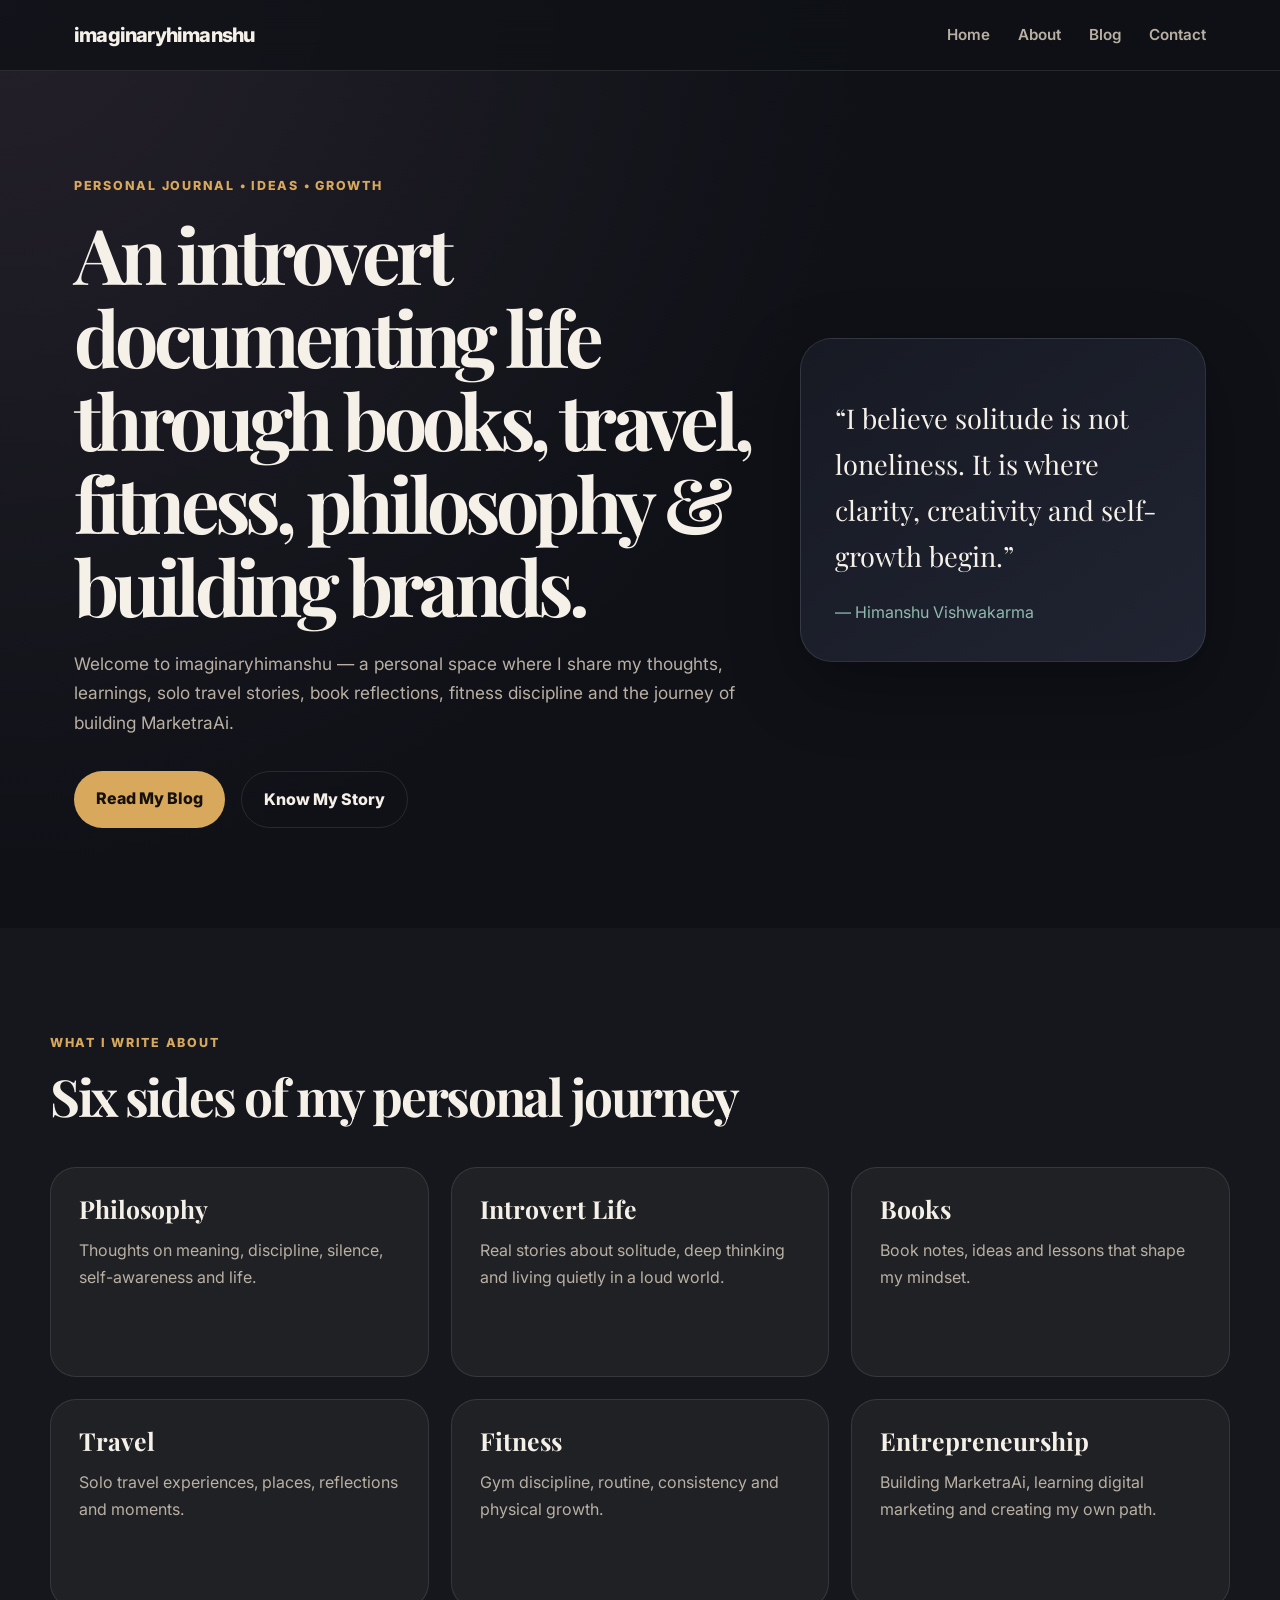
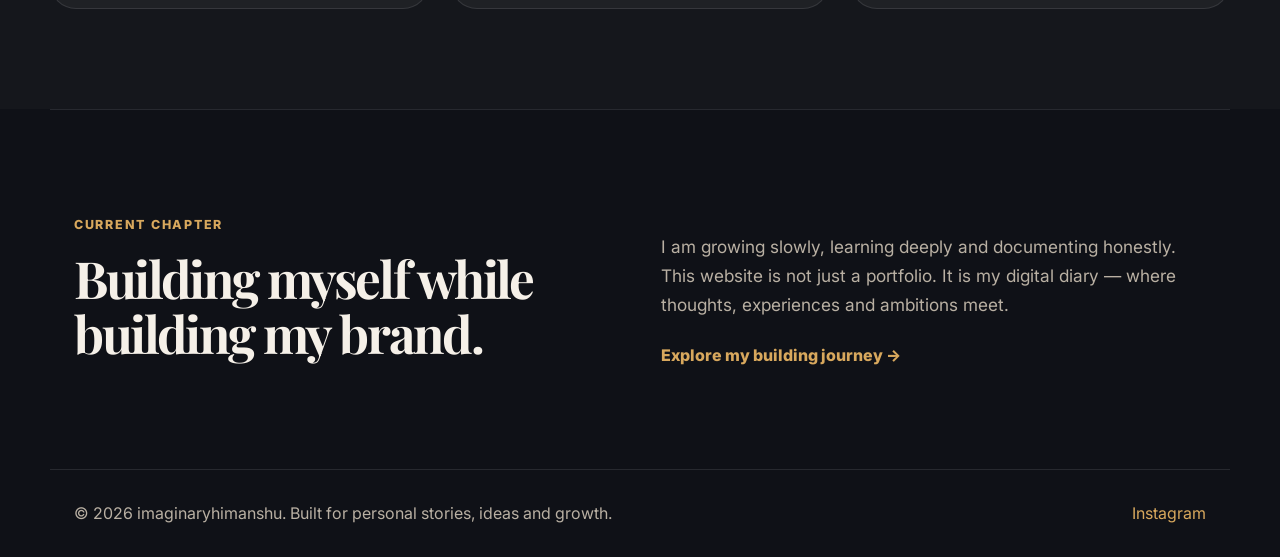
==== index.html @ 4d5fbcd5 "Add files via upload" ====
<!DOCTYPE html>
<html lang="en">
<head>
  <meta charset="UTF-8" />
  <meta name="viewport" content="width=device-width, initial-scale=1.0" />
  <title>Imaginary Himanshu | Personal Brand</title>
  <link rel="stylesheet" href="style.css" />
  <link rel="preconnect" href="https://fonts.googleapis.com">
  <link rel="preconnect" href="https://fonts.gstatic.com" crossorigin>
  <link href="https://fonts.googleapis.com/css2?family=Playfair+Display:wght@600;700&family=Inter:wght@400;500;600;700&display=swap" rel="stylesheet">
</head>
<body>
  <header class="site-header">
    <nav class="navbar">
      <a href="index.html" class="brand">imaginaryhimanshu</a>
      <button class="menu-toggle" aria-label="Open menu">☰</button>
      <ul class="nav-links">
        <li><a href="index.html">Home</a></li>
        <li><a href="about.html">About</a></li>
        <li class="dropdown">
          <a href="blog.html">Blog</a>
          <div class="dropdown-menu">
            <a href="philosophy.html">Philosophy</a>
            <a href="introvert-life.html">Introvert Life</a>
            <a href="books.html">Books</a>
            <a href="travel.html">Travel</a>
            <a href="fitness.html">Fitness</a>
            <a href="entrepreneurship.html">Entrepreneurship</a>
          </div>
        </li>
        <li><a href="contact.html">Contact</a></li>
      </ul>
    </nav>
  </header>

  <main>
    <section class="hero section-padding">
      <div class="hero-content reveal">
        <span class="eyebrow">Personal Journal • Ideas • Growth</span>
        <h1>An introvert documenting life through books, travel, fitness, philosophy & building brands.</h1>
        <p>Welcome to imaginaryhimanshu — a personal space where I share my thoughts, learnings, solo travel stories, book reflections, fitness discipline and the journey of building MarketraAi.</p>
        <div class="hero-actions">
          <a class="btn primary" href="blog.html">Read My Blog</a>
          <a class="btn secondary" href="about.html">Know My Story</a>
        </div>
      </div>
      <div class="hero-card reveal delay-1">
        <p class="quote">“I believe solitude is not loneliness. It is where clarity, creativity and self-growth begin.”</p>
        <span>— Himanshu Vishwakarma</span>
      </div>
    </section>

    <section class="section-padding muted-section">
      <div class="section-heading reveal">
        <span class="eyebrow">What I write about</span>
        <h2>Six sides of my personal journey</h2>
      </div>
      <div class="grid cards-grid">
        <a class="topic-card reveal" href="philosophy.html"><h3>Philosophy</h3><p>Thoughts on meaning, discipline, silence, self-awareness and life.</p></a>
        <a class="topic-card reveal delay-1" href="introvert-life.html"><h3>Introvert Life</h3><p>Real stories about solitude, deep thinking and living quietly in a loud world.</p></a>
        <a class="topic-card reveal delay-2" href="books.html"><h3>Books</h3><p>Book notes, ideas and lessons that shape my mindset.</p></a>
        <a class="topic-card reveal" href="travel.html"><h3>Travel</h3><p>Solo travel experiences, places, reflections and moments.</p></a>
        <a class="topic-card reveal delay-1" href="fitness.html"><h3>Fitness</h3><p>Gym discipline, routine, consistency and physical growth.</p></a>
        <a class="topic-card reveal delay-2" href="entrepreneurship.html"><h3>Entrepreneurship</h3><p>Building MarketraAi, learning digital marketing and creating my own path.</p></a>
      </div>
    </section>

    <section class="section-padding split-section">
      <div class="reveal">
        <span class="eyebrow">Current chapter</span>
        <h2>Building myself while building my brand.</h2>
      </div>
      <div class="reveal delay-1">
        <p>I am growing slowly, learning deeply and documenting honestly. This website is not just a portfolio. It is my digital diary — where thoughts, experiences and ambitions meet.</p>
        <a class="text-link" href="entrepreneurship.html">Explore my building journey →</a>
      </div>
    </section>
  </main>

  <footer class="footer">
    <p>© 2026 imaginaryhimanshu. Built for personal stories, ideas and growth.</p>
    <div><a href="https://instagram.com/imaginaryhimanshu" target="_blank">Instagram</a></div>
  </footer>
  <script src="script.js"></script>
</body>
</html>
---- style.css ----
:root {
  --bg: #0f1117;
  --surface: #171a23;
  --surface-2: #202432;
  --text: #f5f0e8;
  --muted: #b9b0a3;
  --accent: #d8a85d;
  --accent-2: #8fb9aa;
  --line: rgba(255,255,255,0.1);
  --shadow: 0 24px 70px rgba(0,0,0,0.3);
}
*{box-sizing:border-box;margin:0;padding:0}
html{scroll-behavior:smooth}
body{font-family:'Inter',sans-serif;background:radial-gradient(circle at top left,#24202a 0,#0f1117 35%,#0f1117 100%);color:var(--text);line-height:1.7;overflow-x:hidden}
a{color:inherit;text-decoration:none}
.site-header{position:sticky;top:0;z-index:20;background:rgba(15,17,23,.78);backdrop-filter:blur(18px);border-bottom:1px solid var(--line)}
.navbar{max-width:1180px;margin:auto;padding:18px 24px;display:flex;align-items:center;justify-content:space-between}
.brand{font-weight:800;letter-spacing:-.04em;font-size:1.25rem;color:var(--text)}
.nav-links{display:flex;gap:28px;align-items:center;list-style:none;color:var(--muted);font-weight:600;font-size:.95rem}
.nav-links a:hover{color:var(--accent)}
.dropdown{position:relative}.dropdown-menu{position:absolute;top:34px;left:-20px;background:var(--surface);border:1px solid var(--line);border-radius:18px;box-shadow:var(--shadow);padding:12px;width:210px;display:none}.dropdown:hover .dropdown-menu{display:grid}.dropdown-menu a{padding:9px 12px;border-radius:12px}.dropdown-menu a:hover{background:var(--surface-2)}
.menu-toggle{display:none;background:none;border:0;color:var(--text);font-size:1.5rem}
.section-padding{padding:100px 24px;max-width:1180px;margin:auto}.hero{min-height:86vh;display:grid;grid-template-columns:1.25fr .75fr;gap:48px;align-items:center}.eyebrow{display:inline-block;color:var(--accent);font-weight:800;text-transform:uppercase;letter-spacing:.14em;font-size:.78rem;margin-bottom:16px}h1,h2,h3{font-family:'Playfair Display',serif;line-height:1.08}h1{font-size:clamp(2.7rem,6vw,6.2rem);letter-spacing:-.06em;max-width:880px}h2{font-size:clamp(2.1rem,4vw,4rem);letter-spacing:-.045em}h3{font-size:1.55rem}.hero p,.split-section p,.page-hero p{color:var(--muted);font-size:1.08rem;max-width:710px;margin-top:22px}.hero-actions{margin-top:34px;display:flex;gap:16px;flex-wrap:wrap}.btn{padding:14px 22px;border-radius:999px;font-weight:800;transition:.3s}.btn.primary{background:var(--accent);color:#16120b}.btn.secondary{border:1px solid var(--line);color:var(--text)}.btn:hover{transform:translateY(-4px)}.hero-card{background:linear-gradient(145deg,var(--surface),var(--surface-2));padding:34px;border:1px solid var(--line);border-radius:32px;box-shadow:var(--shadow);transform:rotate(2deg)}.quote{font-family:'Playfair Display',serif;font-size:1.7rem!important;color:var(--text)!important}.hero-card span{color:var(--accent-2);display:block;margin-top:20px}.muted-section{max-width:none;background:rgba(255,255,255,.025)}.section-heading{max-width:1180px;margin:0 auto 42px}.grid{display:grid}.cards-grid{max-width:1180px;margin:auto;grid-template-columns:repeat(3,1fr);gap:22px}.topic-card,.blog-card,.contact-card{background:rgba(255,255,255,.045);border:1px solid var(--line);border-radius:26px;padding:28px;transition:.35s;min-height:210px}.topic-card:hover,.blog-card:hover{transform:translateY(-8px);background:rgba(216,168,93,.09);border-color:rgba(216,168,93,.45)}.topic-card p,.blog-card p,.contact-card p{color:var(--muted);margin-top:14px}.split-section{display:grid;grid-template-columns:1fr 1fr;gap:42px;border-top:1px solid var(--line)}.text-link{display:inline-block;margin-top:22px;color:var(--accent);font-weight:800}.page-hero{padding-top:90px;padding-bottom:50px}.content-section{max-width:900px;margin:auto;padding:30px 24px 90px}.content-box{background:rgba(255,255,255,.045);border:1px solid var(--line);border-radius:30px;padding:34px;margin-bottom:22px}.content-box p,.content-box li{color:var(--muted);margin-top:12px}.content-box ul{padding-left:20px;margin-top:12px}.blog-list{grid-template-columns:repeat(2,1fr);gap:22px}.footer{border-top:1px solid var(--line);padding:30px 24px;max-width:1180px;margin:auto;display:flex;justify-content:space-between;gap:20px;color:var(--muted);flex-wrap:wrap}.footer a{color:var(--accent)}.reveal{opacity:0;transform:translateY(28px);transition:1s ease}.reveal.active{opacity:1;transform:translateY(0)}.delay-1{transition-delay:.12s}.delay-2{transition-delay:.22s}
@media(max-width:850px){.menu-toggle{display:block}.nav-links{position:absolute;top:66px;left:0;right:0;background:#12151d;display:none;flex-direction:column;align-items:flex-start;padding:22px 24px;border-bottom:1px solid var(--line)}.nav-links.open{display:flex}.dropdown-menu{position:static;display:grid;background:transparent;box-shadow:none;border:0;padding:4px 0}.hero,.split-section{grid-template-columns:1fr}.cards-grid,.blog-list{grid-template-columns:1fr}.section-padding{padding:74px 20px}.hero-card{transform:none}.footer{display:block}.footer div{margin-top:10px}}
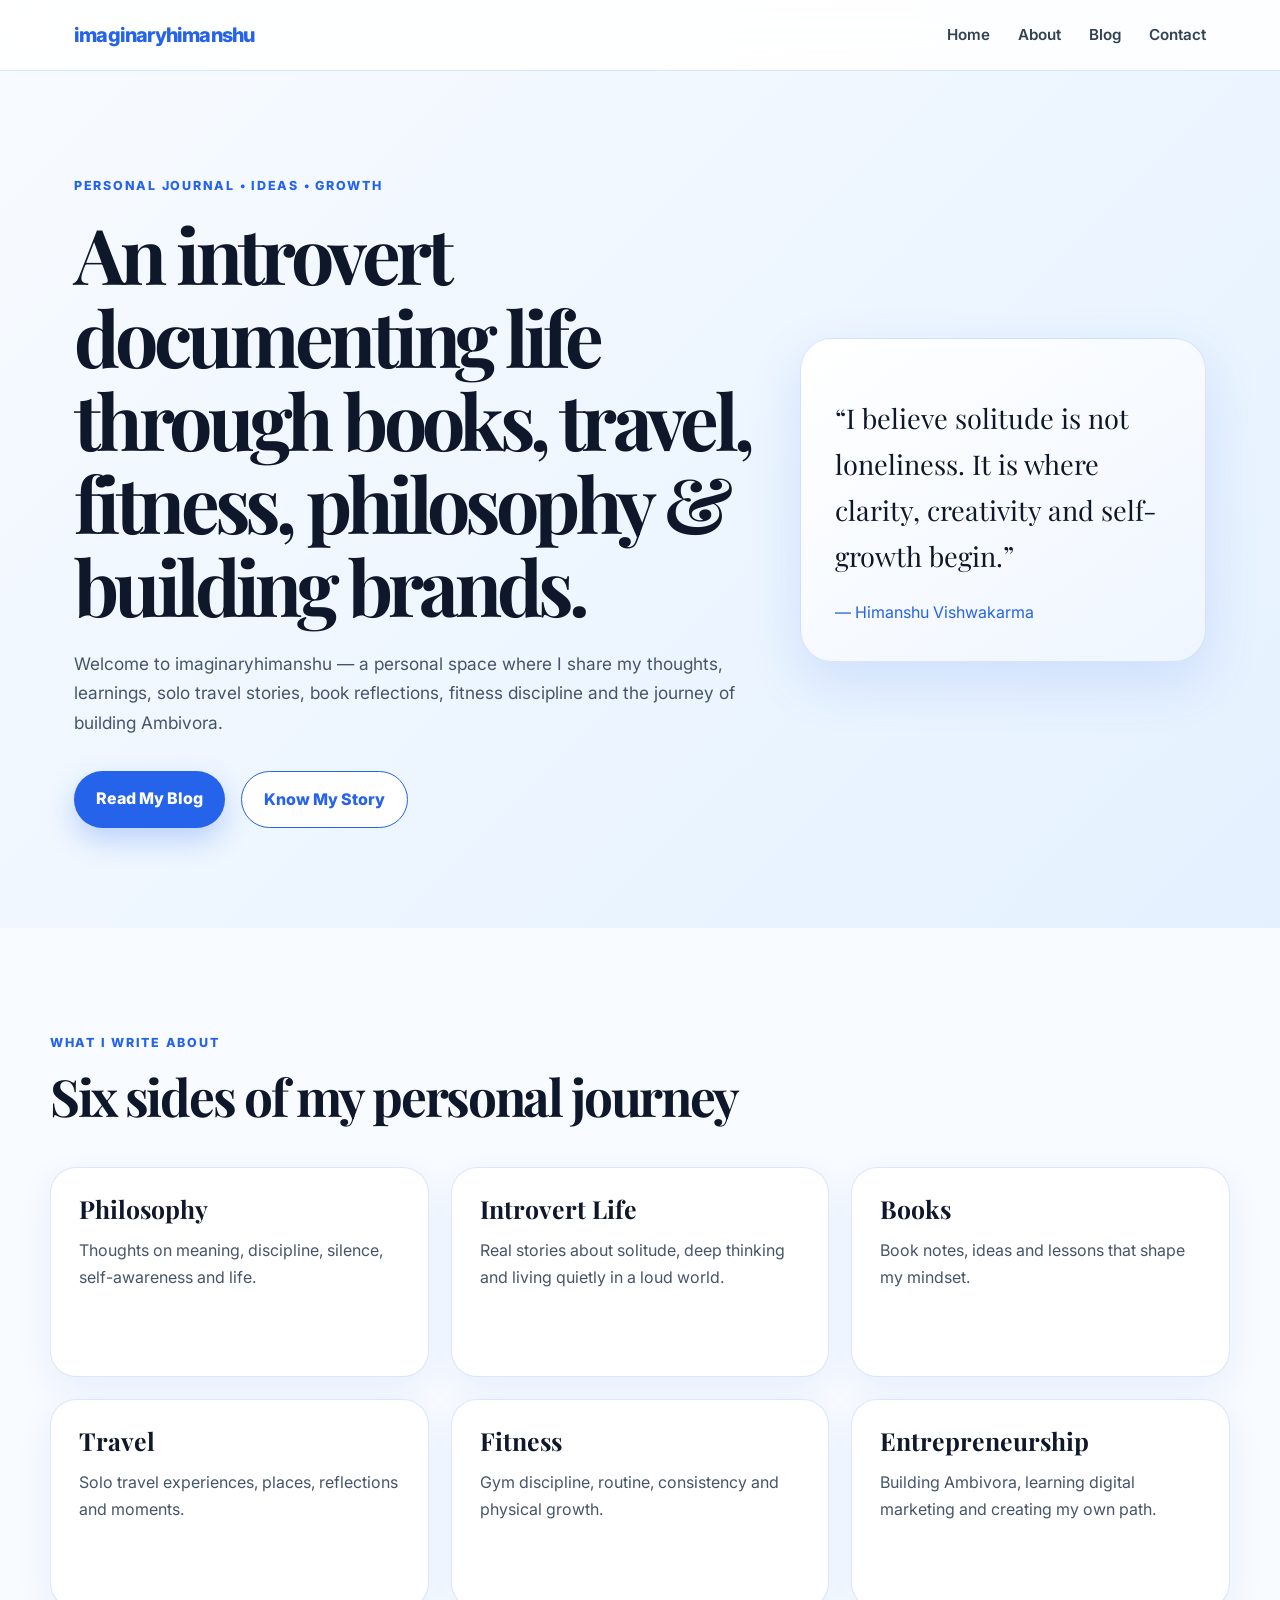
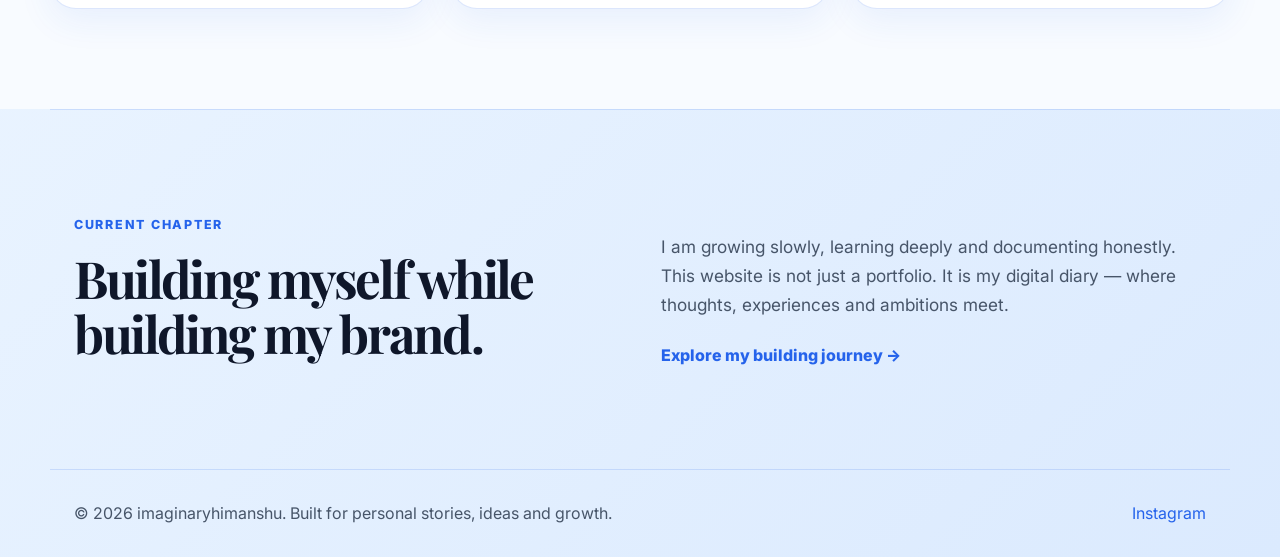
==== commit e9cdef8a: "Update index.html" ====
--- a/index.html
+++ b/index.html
@@ -38,7 +38,7 @@
       <div class="hero-content reveal">
         <span class="eyebrow">Personal Journal • Ideas • Growth</span>
         <h1>An introvert documenting life through books, travel, fitness, philosophy & building brands.</h1>
-        <p>Welcome to imaginaryhimanshu — a personal space where I share my thoughts, learnings, solo travel stories, book reflections, fitness discipline and the journey of building MarketraAi.</p>
+        <p>Welcome to imaginaryhimanshu — a personal space where I share my thoughts, learnings, solo travel stories, book reflections, fitness discipline and the journey of building Ambivora.</p>
         <div class="hero-actions">
           <a class="btn primary" href="blog.html">Read My Blog</a>
           <a class="btn secondary" href="about.html">Know My Story</a>
@@ -61,7 +61,7 @@
         <a class="topic-card reveal delay-2" href="books.html"><h3>Books</h3><p>Book notes, ideas and lessons that shape my mindset.</p></a>
         <a class="topic-card reveal" href="travel.html"><h3>Travel</h3><p>Solo travel experiences, places, reflections and moments.</p></a>
         <a class="topic-card reveal delay-1" href="fitness.html"><h3>Fitness</h3><p>Gym discipline, routine, consistency and physical growth.</p></a>
-        <a class="topic-card reveal delay-2" href="entrepreneurship.html"><h3>Entrepreneurship</h3><p>Building MarketraAi, learning digital marketing and creating my own path.</p></a>
+        <a class="topic-card reveal delay-2" href="entrepreneurship.html"><h3>Entrepreneurship</h3><p>Building Ambivora, learning digital marketing and creating my own path.</p></a>
       </div>
     </section>
 
--- a/style.css
+++ b/style.css
@@ -1,24 +1,384 @@
 :root {
-  --bg: #0f1117;
-  --surface: #171a23;
-  --surface-2: #202432;
-  --text: #f5f0e8;
-  --muted: #b9b0a3;
-  --accent: #d8a85d;
-  --accent-2: #8fb9aa;
-  --line: rgba(255,255,255,0.1);
-  --shadow: 0 24px 70px rgba(0,0,0,0.3);
-}
+  --bg: #eff6ff;
+  --surface: #ffffff;
+  --surface-2: #dbeafe;
+  --text: #0f172a;
+  --muted: #475569;
+  --accent: #2563eb;
+  --accent-2: #60a5fa;
+  --line: rgba(37,99,235,0.16);
+  --shadow: 0 20px 55px rgba(37,99,235,0.14);
+}
+
 *{box-sizing:border-box;margin:0;padding:0}
 html{scroll-behavior:smooth}
-body{font-family:'Inter',sans-serif;background:radial-gradient(circle at top left,#24202a 0,#0f1117 35%,#0f1117 100%);color:var(--text);line-height:1.7;overflow-x:hidden}
+
+body{
+  font-family:'Inter',sans-serif;
+  background:linear-gradient(135deg,#f8fbff 0%,#eaf4ff 45%,#dbeafe 100%);
+  color:var(--text);
+  line-height:1.7;
+  overflow-x:hidden;
+}
+
 a{color:inherit;text-decoration:none}
-.site-header{position:sticky;top:0;z-index:20;background:rgba(15,17,23,.78);backdrop-filter:blur(18px);border-bottom:1px solid var(--line)}
-.navbar{max-width:1180px;margin:auto;padding:18px 24px;display:flex;align-items:center;justify-content:space-between}
-.brand{font-weight:800;letter-spacing:-.04em;font-size:1.25rem;color:var(--text)}
-.nav-links{display:flex;gap:28px;align-items:center;list-style:none;color:var(--muted);font-weight:600;font-size:.95rem}
+
+.site-header{
+  position:sticky;
+  top:0;
+  z-index:20;
+  background:rgba(255,255,255,.88);
+  backdrop-filter:blur(18px);
+  border-bottom:1px solid var(--line);
+}
+
+.navbar{
+  max-width:1180px;
+  margin:auto;
+  padding:18px 24px;
+  display:flex;
+  align-items:center;
+  justify-content:space-between;
+}
+
+.brand{
+  font-weight:800;
+  letter-spacing:-.04em;
+  font-size:1.25rem;
+  color:var(--accent);
+}
+
+.nav-links{
+  display:flex;
+  gap:28px;
+  align-items:center;
+  list-style:none;
+  color:#334155;
+  font-weight:600;
+  font-size:.95rem;
+}
+
 .nav-links a:hover{color:var(--accent)}
-.dropdown{position:relative}.dropdown-menu{position:absolute;top:34px;left:-20px;background:var(--surface);border:1px solid var(--line);border-radius:18px;box-shadow:var(--shadow);padding:12px;width:210px;display:none}.dropdown:hover .dropdown-menu{display:grid}.dropdown-menu a{padding:9px 12px;border-radius:12px}.dropdown-menu a:hover{background:var(--surface-2)}
-.menu-toggle{display:none;background:none;border:0;color:var(--text);font-size:1.5rem}
-.section-padding{padding:100px 24px;max-width:1180px;margin:auto}.hero{min-height:86vh;display:grid;grid-template-columns:1.25fr .75fr;gap:48px;align-items:center}.eyebrow{display:inline-block;color:var(--accent);font-weight:800;text-transform:uppercase;letter-spacing:.14em;font-size:.78rem;margin-bottom:16px}h1,h2,h3{font-family:'Playfair Display',serif;line-height:1.08}h1{font-size:clamp(2.7rem,6vw,6.2rem);letter-spacing:-.06em;max-width:880px}h2{font-size:clamp(2.1rem,4vw,4rem);letter-spacing:-.045em}h3{font-size:1.55rem}.hero p,.split-section p,.page-hero p{color:var(--muted);font-size:1.08rem;max-width:710px;margin-top:22px}.hero-actions{margin-top:34px;display:flex;gap:16px;flex-wrap:wrap}.btn{padding:14px 22px;border-radius:999px;font-weight:800;transition:.3s}.btn.primary{background:var(--accent);color:#16120b}.btn.secondary{border:1px solid var(--line);color:var(--text)}.btn:hover{transform:translateY(-4px)}.hero-card{background:linear-gradient(145deg,var(--surface),var(--surface-2));padding:34px;border:1px solid var(--line);border-radius:32px;box-shadow:var(--shadow);transform:rotate(2deg)}.quote{font-family:'Playfair Display',serif;font-size:1.7rem!important;color:var(--text)!important}.hero-card span{color:var(--accent-2);display:block;margin-top:20px}.muted-section{max-width:none;background:rgba(255,255,255,.025)}.section-heading{max-width:1180px;margin:0 auto 42px}.grid{display:grid}.cards-grid{max-width:1180px;margin:auto;grid-template-columns:repeat(3,1fr);gap:22px}.topic-card,.blog-card,.contact-card{background:rgba(255,255,255,.045);border:1px solid var(--line);border-radius:26px;padding:28px;transition:.35s;min-height:210px}.topic-card:hover,.blog-card:hover{transform:translateY(-8px);background:rgba(216,168,93,.09);border-color:rgba(216,168,93,.45)}.topic-card p,.blog-card p,.contact-card p{color:var(--muted);margin-top:14px}.split-section{display:grid;grid-template-columns:1fr 1fr;gap:42px;border-top:1px solid var(--line)}.text-link{display:inline-block;margin-top:22px;color:var(--accent);font-weight:800}.page-hero{padding-top:90px;padding-bottom:50px}.content-section{max-width:900px;margin:auto;padding:30px 24px 90px}.content-box{background:rgba(255,255,255,.045);border:1px solid var(--line);border-radius:30px;padding:34px;margin-bottom:22px}.content-box p,.content-box li{color:var(--muted);margin-top:12px}.content-box ul{padding-left:20px;margin-top:12px}.blog-list{grid-template-columns:repeat(2,1fr);gap:22px}.footer{border-top:1px solid var(--line);padding:30px 24px;max-width:1180px;margin:auto;display:flex;justify-content:space-between;gap:20px;color:var(--muted);flex-wrap:wrap}.footer a{color:var(--accent)}.reveal{opacity:0;transform:translateY(28px);transition:1s ease}.reveal.active{opacity:1;transform:translateY(0)}.delay-1{transition-delay:.12s}.delay-2{transition-delay:.22s}
-@media(max-width:850px){.menu-toggle{display:block}.nav-links{position:absolute;top:66px;left:0;right:0;background:#12151d;display:none;flex-direction:column;align-items:flex-start;padding:22px 24px;border-bottom:1px solid var(--line)}.nav-links.open{display:flex}.dropdown-menu{position:static;display:grid;background:transparent;box-shadow:none;border:0;padding:4px 0}.hero,.split-section{grid-template-columns:1fr}.cards-grid,.blog-list{grid-template-columns:1fr}.section-padding{padding:74px 20px}.hero-card{transform:none}.footer{display:block}.footer div{margin-top:10px}}
+
+.dropdown{position:relative}
+
+.dropdown-menu{
+  position:absolute;
+  top:34px;
+  left:-20px;
+  background:#ffffff;
+  border:1px solid var(--line);
+  border-radius:18px;
+  box-shadow:var(--shadow);
+  padding:12px;
+  width:210px;
+  display:none;
+}
+
+.dropdown:hover .dropdown-menu{display:grid}
+
+.dropdown-menu a{
+  padding:9px 12px;
+  border-radius:12px;
+}
+
+.dropdown-menu a:hover{
+  background:var(--surface-2);
+  color:var(--accent);
+}
+
+.menu-toggle{
+  display:none;
+  background:none;
+  border:0;
+  color:var(--accent);
+  font-size:1.5rem;
+}
+
+.section-padding{
+  padding:100px 24px;
+  max-width:1180px;
+  margin:auto;
+}
+
+.hero{
+  min-height:86vh;
+  display:grid;
+  grid-template-columns:1.25fr .75fr;
+  gap:48px;
+  align-items:center;
+}
+
+.eyebrow{
+  display:inline-block;
+  color:var(--accent);
+  font-weight:800;
+  text-transform:uppercase;
+  letter-spacing:.14em;
+  font-size:.78rem;
+  margin-bottom:16px;
+}
+
+h1,h2,h3{
+  font-family:'Playfair Display',serif;
+  line-height:1.08;
+  color:var(--text);
+}
+
+h1{
+  font-size:clamp(2.7rem,6vw,6.2rem);
+  letter-spacing:-.06em;
+  max-width:880px;
+}
+
+h2{
+  font-size:clamp(2.1rem,4vw,4rem);
+  letter-spacing:-.045em;
+}
+
+h3{font-size:1.55rem}
+
+.hero p,
+.split-section p,
+.page-hero p{
+  color:var(--muted);
+  font-size:1.08rem;
+  max-width:710px;
+  margin-top:22px;
+}
+
+.hero-actions{
+  margin-top:34px;
+  display:flex;
+  gap:16px;
+  flex-wrap:wrap;
+}
+
+.btn{
+  padding:14px 22px;
+  border-radius:999px;
+  font-weight:800;
+  transition:.3s;
+}
+
+.btn.primary{
+  background:var(--accent);
+  color:#ffffff;
+  box-shadow:0 12px 28px rgba(37,99,235,.25);
+}
+
+.btn.primary:hover{
+  background:#1d4ed8;
+  transform:translateY(-4px);
+}
+
+.btn.secondary{
+  background:#ffffff;
+  border:1px solid var(--accent);
+  color:var(--accent);
+}
+
+.btn.secondary:hover{
+  background:#eff6ff;
+  transform:translateY(-4px);
+}
+
+.hero-card{
+  background:linear-gradient(145deg,#ffffff,#eff6ff);
+  padding:34px;
+  border:1px solid var(--line);
+  border-radius:32px;
+  box-shadow:var(--shadow);
+  transform:rotate(2deg);
+}
+
+.quote{
+  font-family:'Playfair Display',serif;
+  font-size:1.7rem!important;
+  color:var(--text)!important;
+}
+
+.hero-card span{
+  color:var(--accent);
+  display:block;
+  margin-top:20px;
+}
+
+.muted-section{
+  max-width:none;
+  background:#f8fbff;
+}
+
+.section-heading{
+  max-width:1180px;
+  margin:0 auto 42px;
+}
+
+.grid{display:grid}
+
+.cards-grid{
+  max-width:1180px;
+  margin:auto;
+  grid-template-columns:repeat(3,1fr);
+  gap:22px;
+}
+
+.topic-card,
+.blog-card,
+.contact-card{
+  background:#ffffff;
+  border:1px solid var(--line);
+  border-radius:26px;
+  padding:28px;
+  transition:.35s;
+  min-height:210px;
+  box-shadow:0 12px 35px rgba(37,99,235,.08);
+}
+
+.topic-card:hover,
+.blog-card:hover{
+  transform:translateY(-8px);
+  background:#eff6ff;
+  border-color:#60a5fa;
+  box-shadow:0 18px 45px rgba(37,99,235,.16);
+}
+
+.topic-card p,
+.blog-card p,
+.contact-card p{
+  color:var(--muted);
+  margin-top:14px;
+}
+
+.split-section{
+  display:grid;
+  grid-template-columns:1fr 1fr;
+  gap:42px;
+  border-top:1px solid var(--line);
+}
+
+.text-link{
+  display:inline-block;
+  margin-top:22px;
+  color:var(--accent);
+  font-weight:800;
+}
+
+.page-hero{
+  padding-top:90px;
+  padding-bottom:50px;
+}
+
+.content-section{
+  max-width:900px;
+  margin:auto;
+  padding:30px 24px 90px;
+}
+
+.content-box{
+  background:#ffffff;
+  border:1px solid var(--line);
+  border-radius:30px;
+  padding:34px;
+  margin-bottom:22px;
+  box-shadow:0 12px 35px rgba(37,99,235,.08);
+}
+
+.content-box p,
+.content-box li{
+  color:var(--muted);
+  margin-top:12px;
+}
+
+.content-box ul{
+  padding-left:20px;
+  margin-top:12px;
+}
+
+.blog-list{
+  grid-template-columns:repeat(2,1fr);
+  gap:22px;
+}
+
+.footer{
+  border-top:1px solid var(--line);
+  padding:30px 24px;
+  max-width:1180px;
+  margin:auto;
+  display:flex;
+  justify-content:space-between;
+  gap:20px;
+  color:var(--muted);
+  flex-wrap:wrap;
+}
+
+.footer a{color:var(--accent)}
+
+.reveal{
+  opacity:0;
+  transform:translateY(28px);
+  transition:1s ease;
+}
+
+.reveal.active{
+  opacity:1;
+  transform:translateY(0);
+}
+
+.delay-1{transition-delay:.12s}
+.delay-2{transition-delay:.22s}
+
+@media(max-width:850px){
+  .menu-toggle{display:block}
+
+  .nav-links{
+    position:absolute;
+    top:66px;
+    left:0;
+    right:0;
+    background:#ffffff;
+    display:none;
+    flex-direction:column;
+    align-items:flex-start;
+    padding:22px 24px;
+    border-bottom:1px solid var(--line);
+    box-shadow:var(--shadow);
+  }
+
+  .nav-links.open{display:flex}
+
+  .dropdown-menu{
+    position:static;
+    display:grid;
+    background:transparent;
+    box-shadow:none;
+    border:0;
+    padding:4px 0;
+  }
+
+  .hero,
+  .split-section{
+    grid-template-columns:1fr;
+  }
+
+  .cards-grid,
+  .blog-list{
+    grid-template-columns:1fr;
+  }
+
+  .section-padding{
+    padding:74px 20px;
+  }
+
+  .hero-card{
+    transform:none;
+  }
+
+  .footer{
+    display:block;
+  }
+
+  .footer div{
+    margin-top:10px;
+  }
+}
